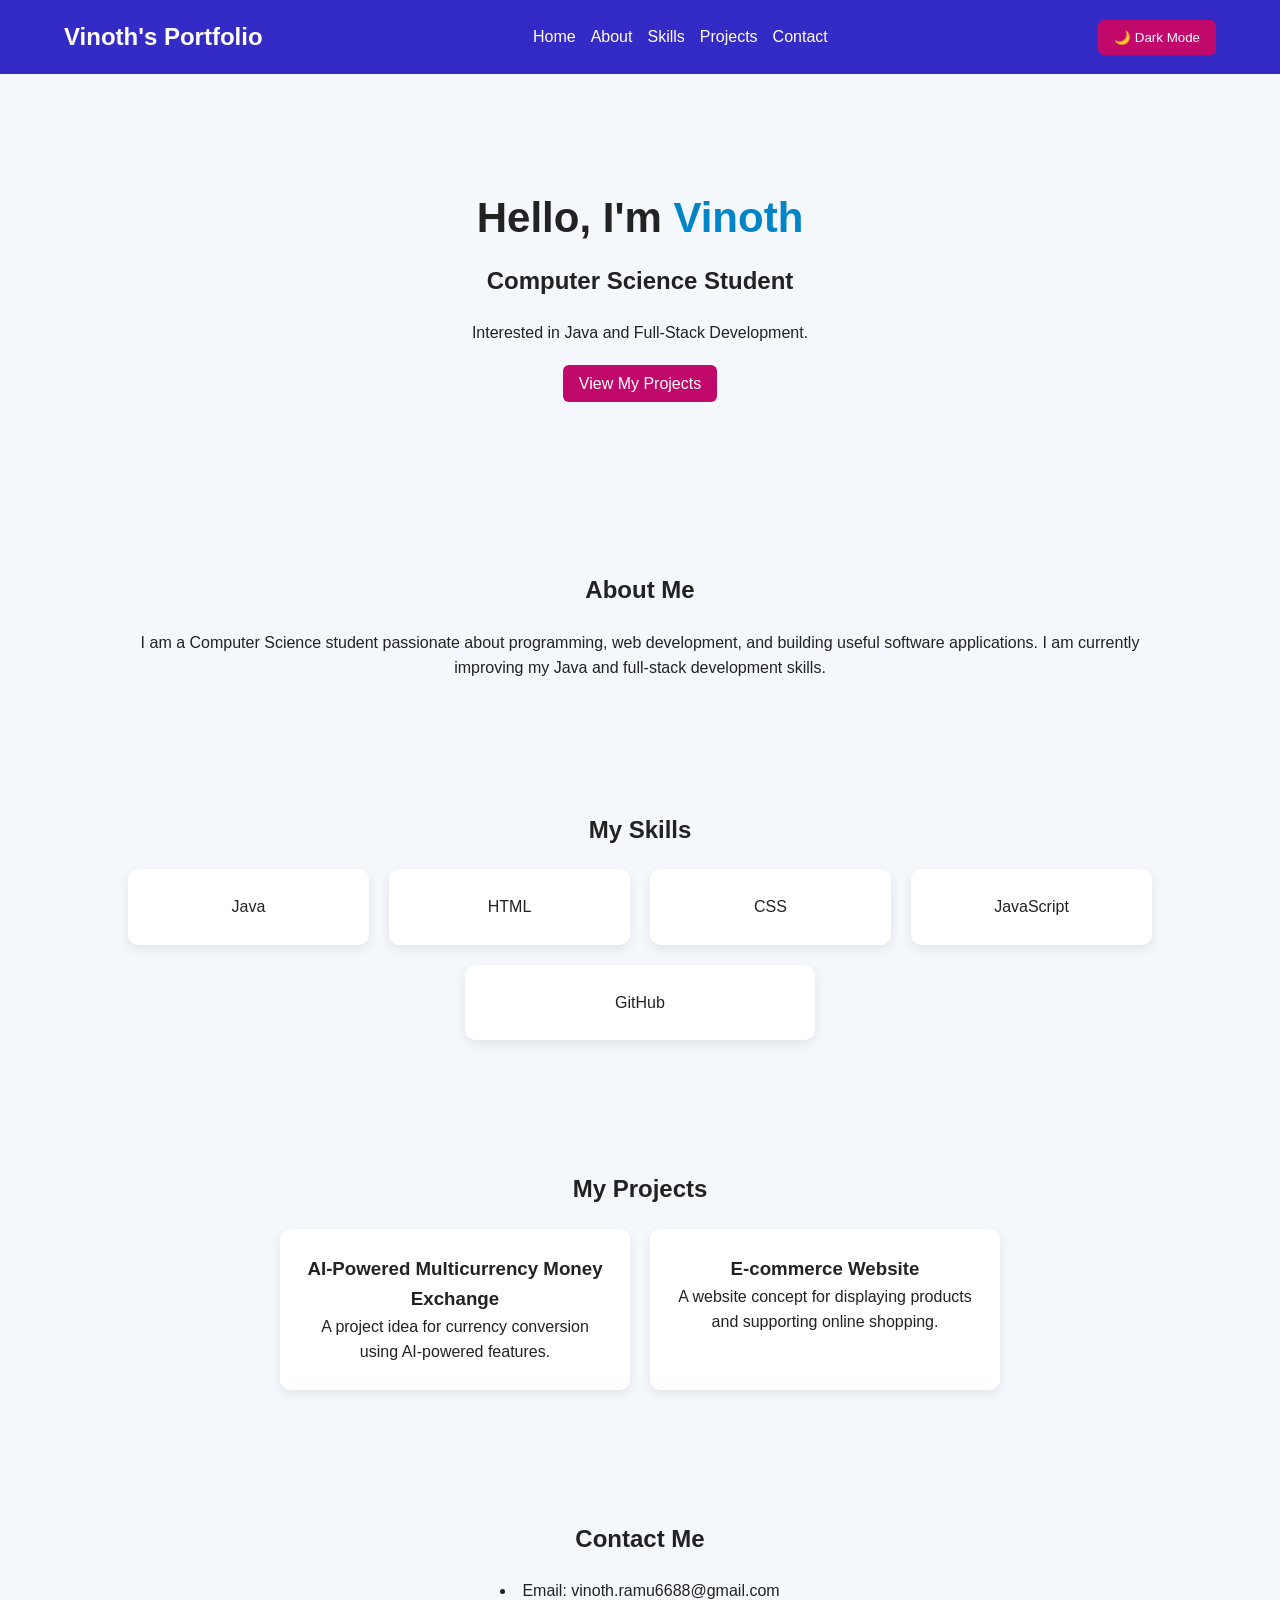
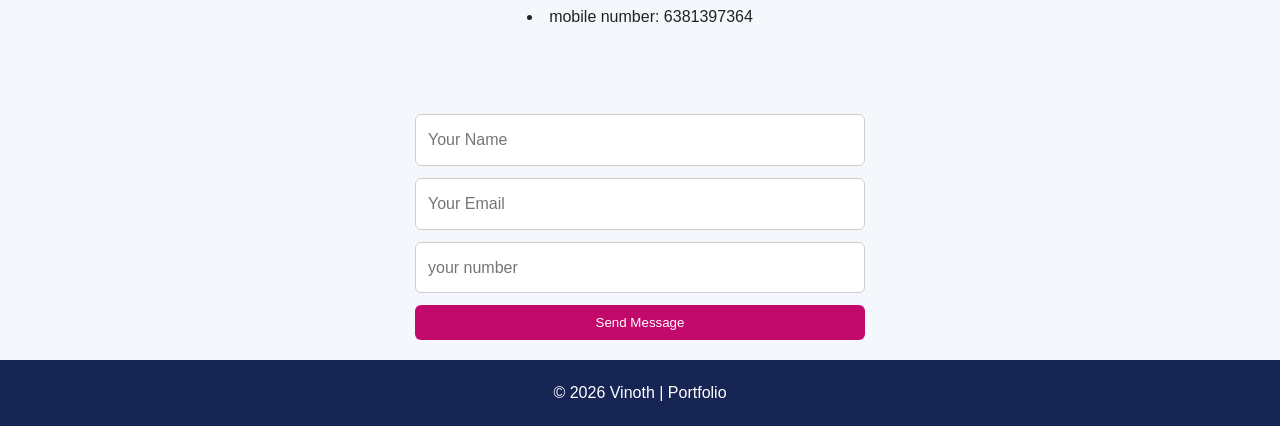
==== index.html @ f6f5ffe4 "Rename portfolio2.html to index.html" ====
<!DOCTYPE html>
<html lang="en">
<head>
    <meta charset="UTF-8">
    <meta name="viewport" content="width=device-width, initial-scale=1.0">
    <title>Vinoth | Portfolio</title>
    <link rel="stylesheet" href="style.css">
</head>
<body>

    <header>
        <h2>Vinoth's Portfolio</h2>
        <nav>
            <a href="#home">Home</a>
            <a href="#about">About</a>
            <a href="#skills">Skills</a>
            <a href="#projects">Projects</a>
            <a href="#contact">Contact</a>
        </nav>
        <button id="themeBtn">🌙 Dark Mode</button>
    </header>

    <section id="home">
        <h1>Hello, I'm <span>Vinoth</span></h1>
        <h2>Computer Science Student</h2>
        <p>Interested in Java and Full-Stack Development.</p>
        <a href="#projects" class="btn">View My Projects</a>
    </section>

    <section id="about">
        <h2>About Me</h2>
        <p>
            I am a Computer Science student passionate about programming,
            web development, and building useful software applications.
            I am currently improving my Java and full-stack development skills.
        </p>
    </section>

    <section id="skills">
        <h2>My Skills</h2>
        <div class="skills-container">
            <div class="card">Java</div>
            <div class="card">HTML</div>
            <div class="card">CSS</div>
            <div class="card">JavaScript</div>
            <div class="card">GitHub</div>
        </div>
    </section>

    <section id="projects">
        <h2>My Projects</h2>

        <div class="projects-container">
            <div class="card">
                <h3>AI-Powered Multicurrency Money Exchange</h3>
                <p>A project idea for currency conversion using AI-powered features.</p>
            </div>

            <div class="card">
                <h3>E-commerce Website</h3>
                <p>A website concept for displaying products and supporting online shopping.</p>
            </div>
        </div>
    </section>

    <section id="contact">
        <h2>Contact Me</h2>
        <li>Email: vinoth.ramu6688@gmail.com</li>
       <li> mobile number: 6381397364</li>
</section>      
        <form id="contactForm">
            <input type="text" id="name" placeholder="Your Name" required>
            <input type="email" id="email" placeholder="Your Email" required>
            <input type="mobile number" id="mobile number" placeholder="your number"
            <textarea id="message" placeholder="Your Message" required></textarea>
            <button type="submit">Send Message</button>
        </form>

        <p id="status"></p>
    </section>

    <footer>
        <p>© 2026 Vinoth | Portfolio</p>
    </footer>

    <script src="script.js"></script>
</body>
</html>
---- style.css ----
* {
    margin: 0;
    padding: 0;
    box-sizing: border-box;
    scroll-behavior: smooth;
}

body {
    font-family: Arial, sans-serif;
    background: #f4f7fb;
    color: #222;
    line-height: 1.6;
    transition: 0.3s;
}

header {
    background: #342ac6;
    color: white;
    padding: 18px 5%;
    display: flex;
    justify-content: space-between;
    align-items: center;
    flex-wrap: wrap;
    gap: 15px;
}

nav {
    display: flex;
    flex-wrap: wrap;
    gap: 15px;
}

nav a {
    color: white;
    text-decoration: none;
}

nav a:hover {
    color: #38bdf8;
}

button, .btn {
    background: #c1096b;
    color: white;
    border: none;
    padding: 10px 16px;
    border-radius: 6px;
    cursor: pointer;
    text-decoration: rgb(207, 74, 74);
}

button:hover, .btn:hover {
    background: #0369a1;
}

section {
    padding: 65px 10%;
    text-align: center;
}

#home {
    padding: 110px 10%;
}

#home h1 {
    font-size: 42px;
    margin-bottom: 10px;
}

#home span {
    color: #0284c7;
}

#home p {
    margin: 15px 0 25px;
}

section h2 {
    margin-bottom: 20px;
}

.skills-container, .projects-container {
    display: flex;
    justify-content: center;
    flex-wrap: wrap;
    gap: 20px;
}

.card {
    background: white;
    padding: 25px;
    border-radius: 10px;
    box-shadow: 0 4px 12px #00000015;
    flex: 1 1 200px;
    max-width: 350px;
    transition: transform 0.1s;
}

.card:hover {
    transform: translateY(-5px);
}

form {
    max-width: 450px;
    margin: 20px auto;
    display: flex;
    flex-direction: column;
    gap: 12px;
}

input, textarea {
    padding: 12px;
    border: 1px solid #ccc;
    border-radius: 6px;
    font: inherit;
}

textarea {
    min-height: 120px;
    resize: vertical;
}

footer {
    background: #172554;
    color: white;
    text-align: center;
    padding: 20px;
}

/* Dark mode */
body.dark {
    background: #111827;
    color: #f9fafb;
}

body.dark .card {
    background: #1f2937;
    color: white;
}

body.dark input,
body.dark textarea {
    background: #1f2937;
    color: white;
    border-color: #4b5563;
}

body.dark #about,
body.dark #skills,
body.dark #projects,
body.dark #contact {
    background: #111827;
}

/* Mobile and tablet screens */
@media (max-width: 768px) {
    header {
        flex-direction: column;
    }

    nav {
        justify-content: center;
    }

    #home h1 {
        font-size: 32px;
    }

    section {
        padding: 45px 6%;
    }
}
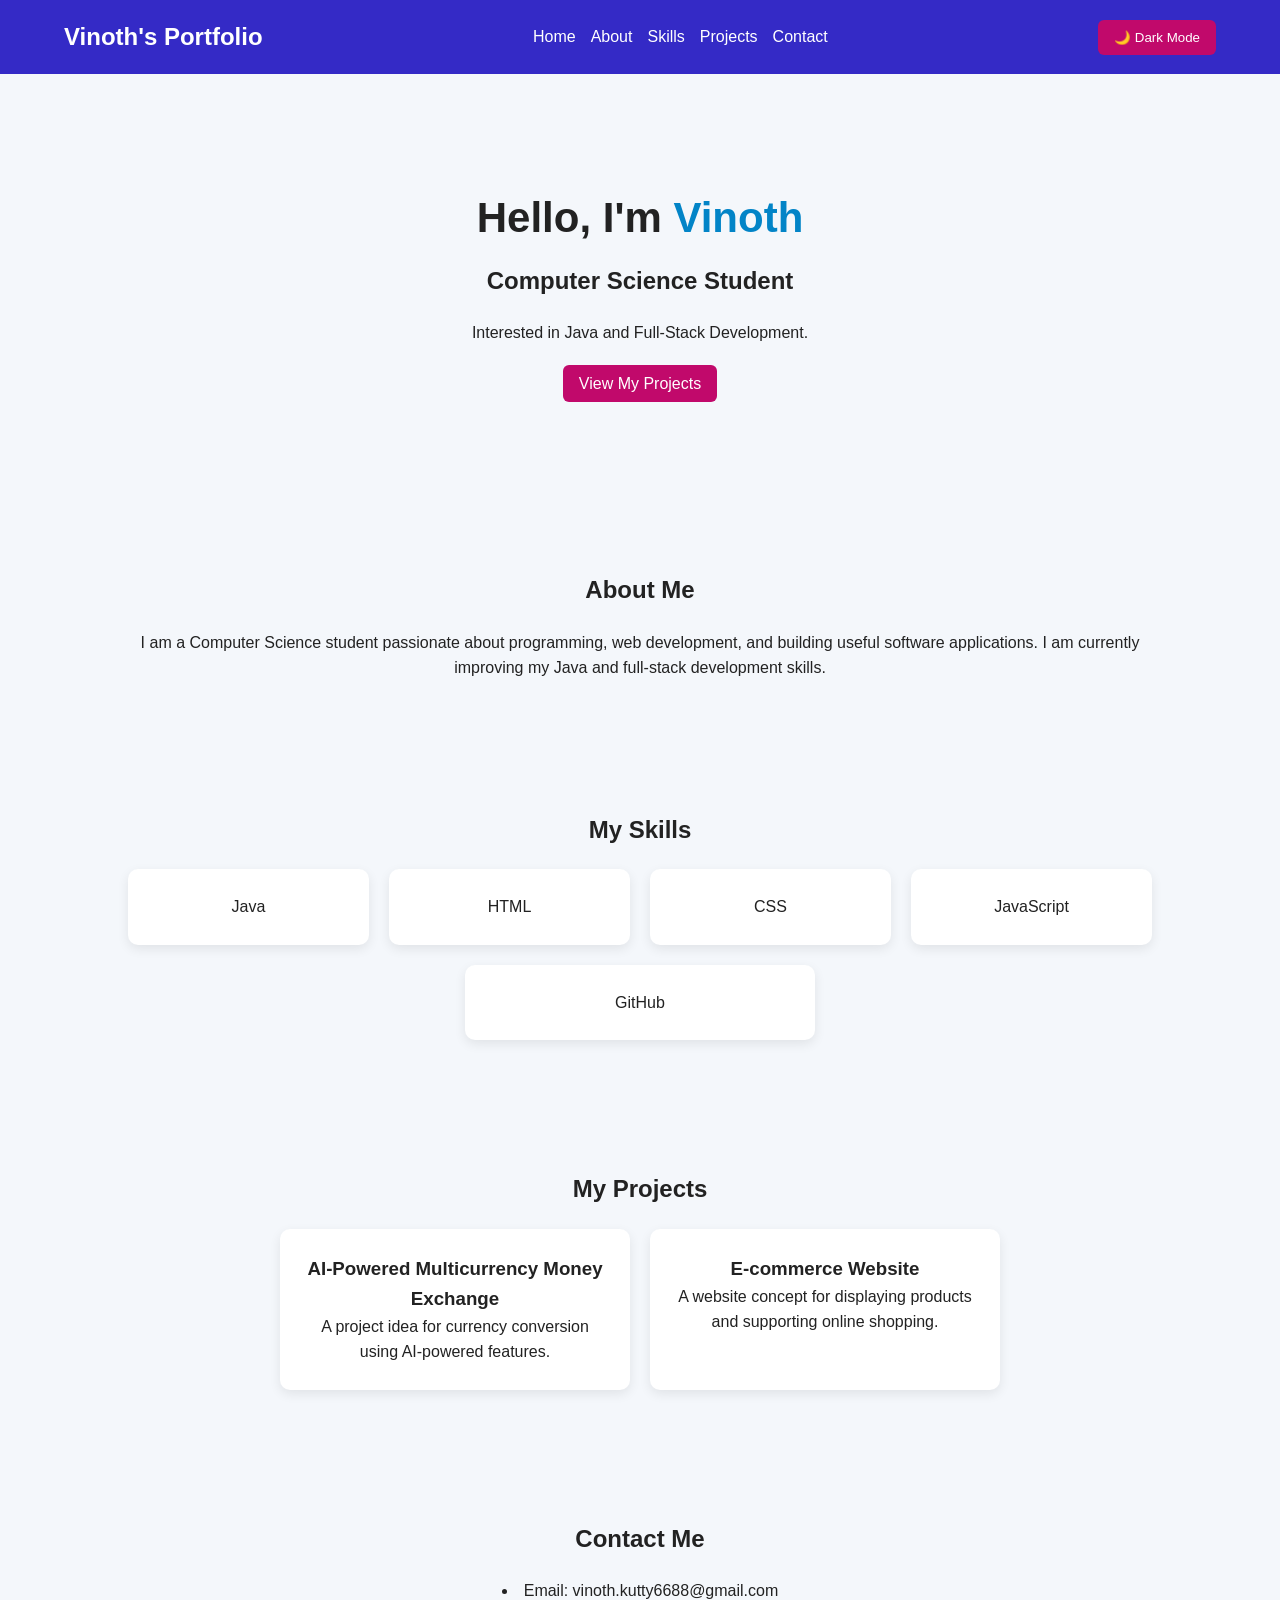
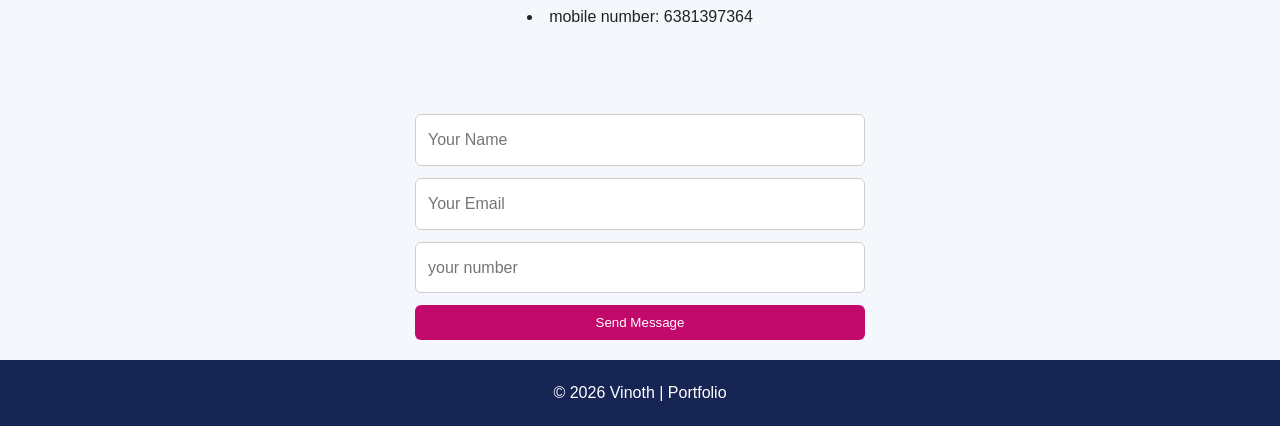
==== commit 5f29947d: "Fix HTML structure and update contact email" ====
--- a/index.html
+++ b/index.html
@@ -66,7 +66,7 @@
 
     <section id="contact">
         <h2>Contact Me</h2>
-        <li>Email: vinoth.ramu6688@gmail.com</li>
+        <li>Email: vinoth.kutty6688@gmail.com</li>
        <li> mobile number: 6381397364</li>
 </section>      
         <form id="contactForm">
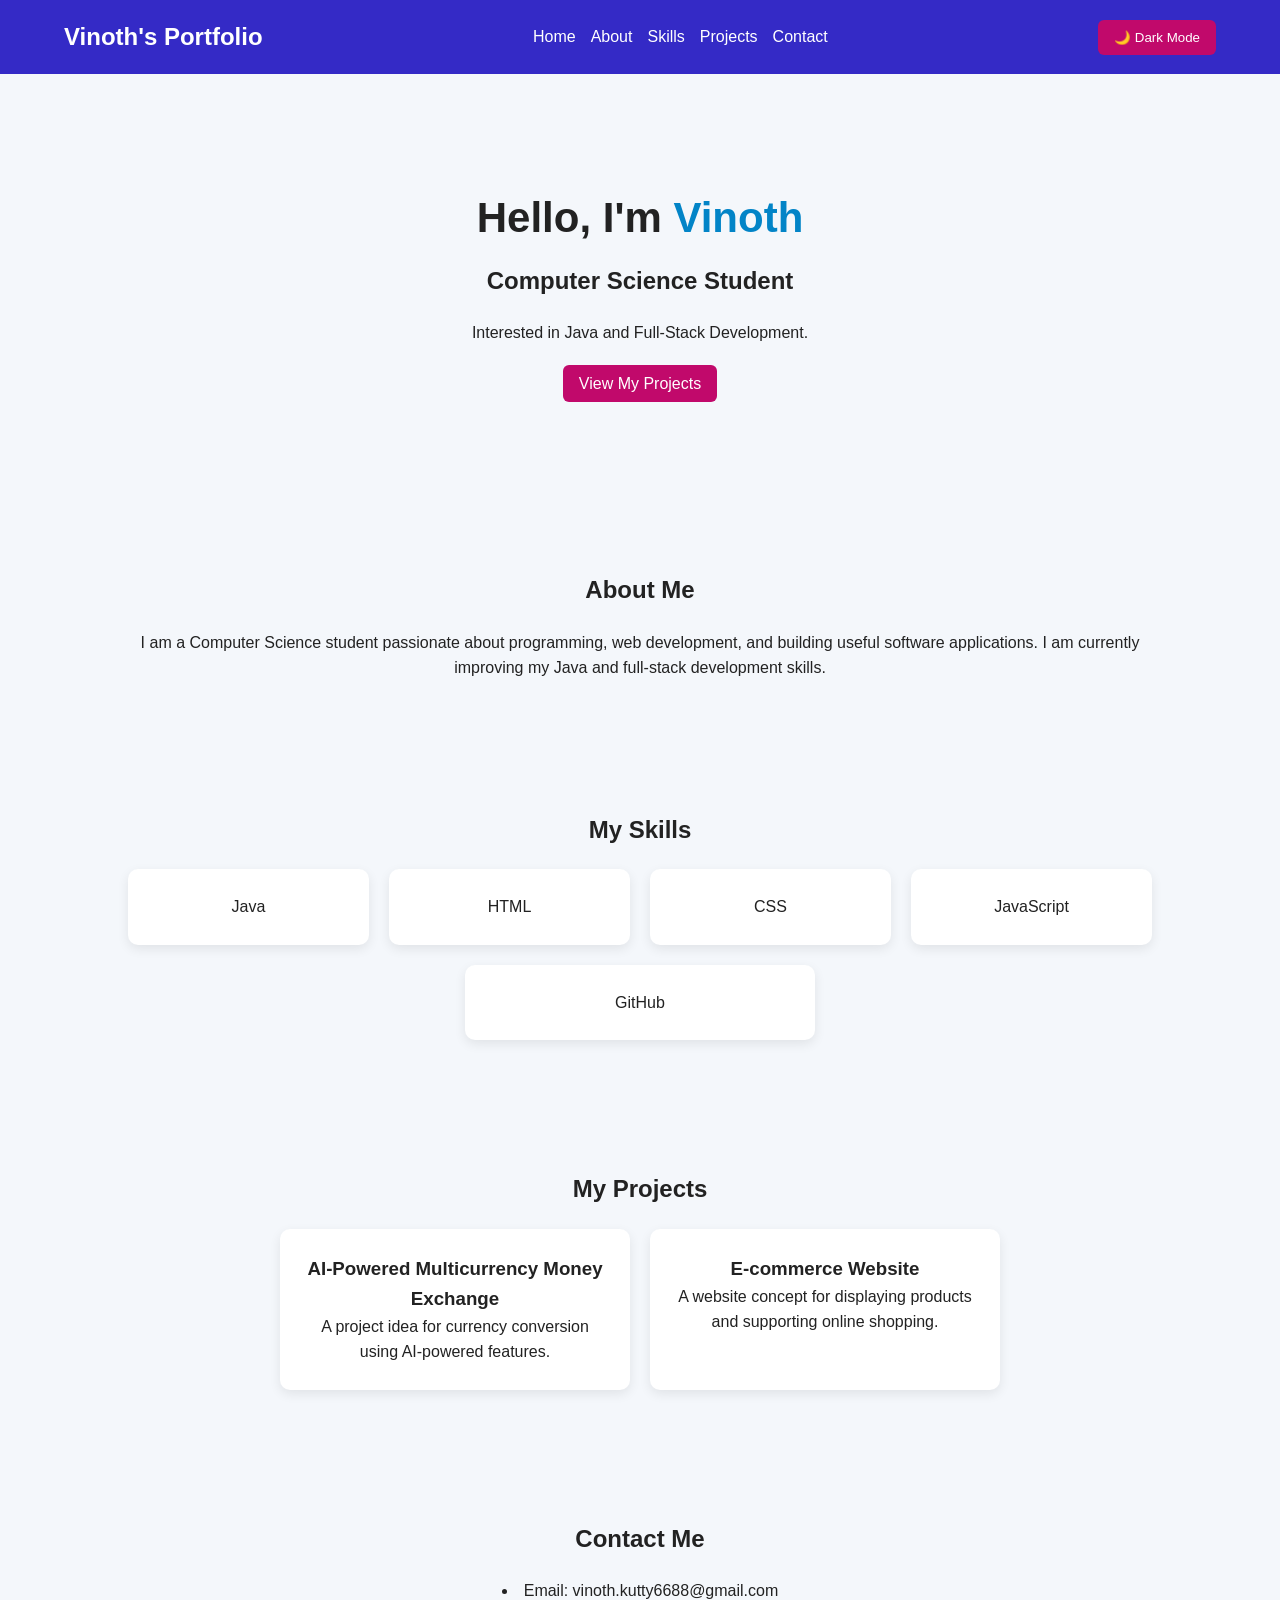
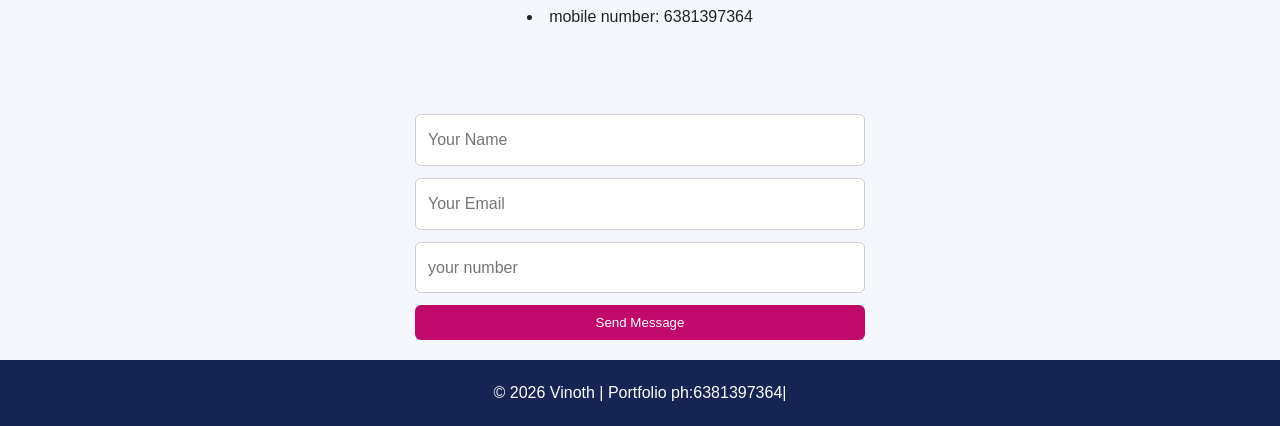
==== commit 72b58711: "Fix HTML structure and update contact information" ====
--- a/index.html
+++ b/index.html
@@ -67,8 +67,8 @@
     <section id="contact">
         <h2>Contact Me</h2>
         <li>Email: vinoth.kutty6688@gmail.com</li>
-       <li> mobile number: 6381397364</li>
-</section>      
+        <li> mobile number: 6381397364</li>
+    </section>      
         <form id="contactForm">
             <input type="text" id="name" placeholder="Your Name" required>
             <input type="email" id="email" placeholder="Your Email" required>
@@ -81,7 +81,7 @@
     </section>
 
     <footer>
-        <p>© 2026 Vinoth | Portfolio</p>
+        <p>© 2026 Vinoth | Portfolio ph:6381397364|</p>
     </footer>
 
     <script src="script.js"></script>
